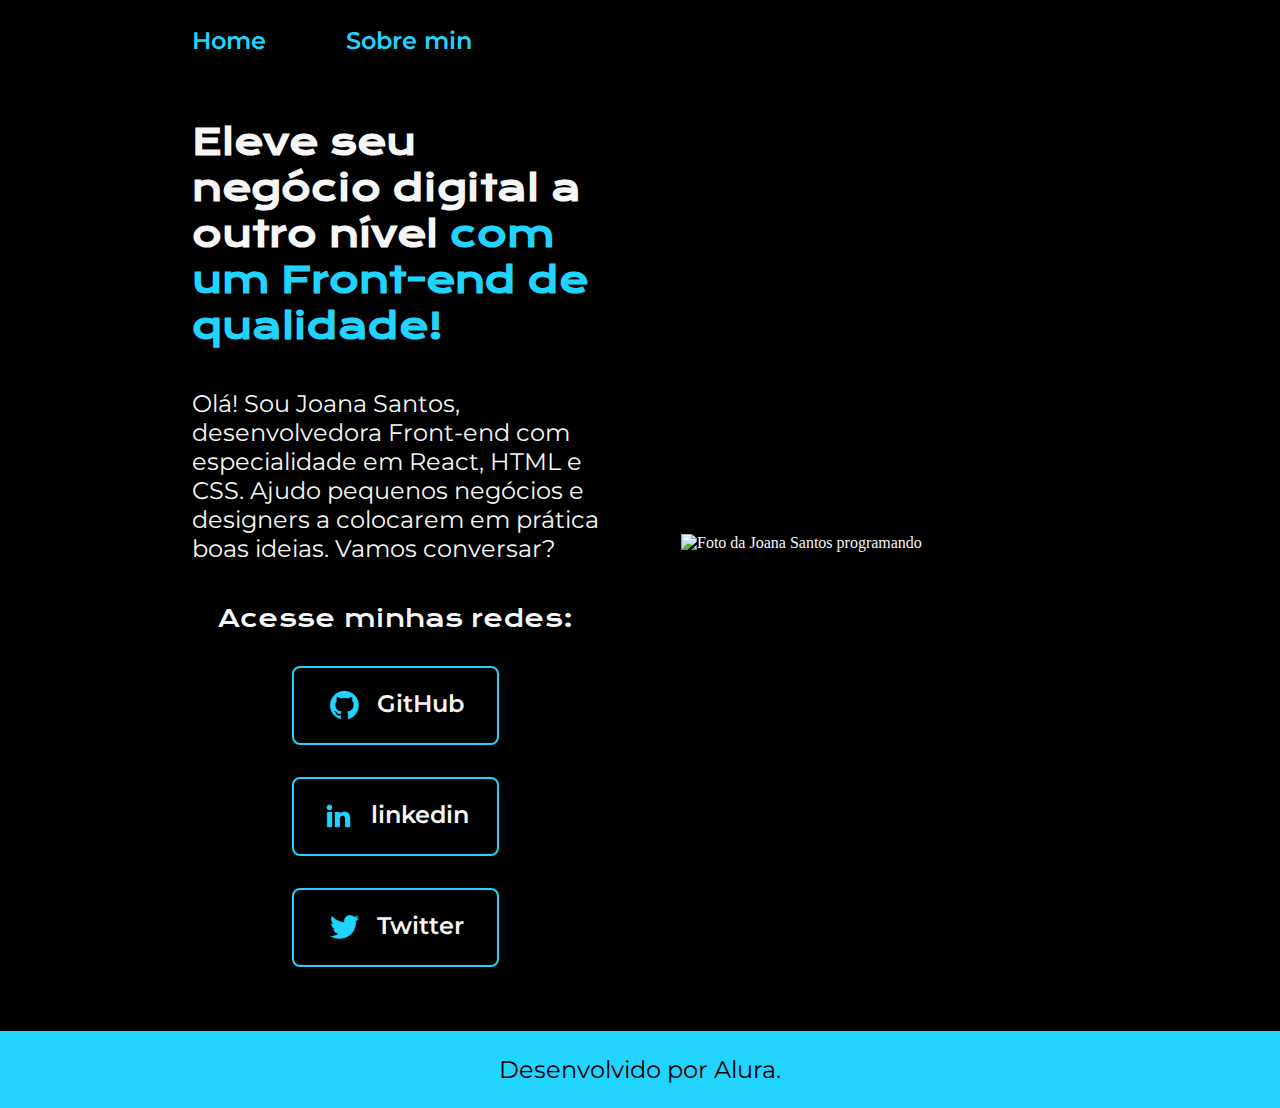
==== index.html @ d21a3979 "Add files via upload" ====
<!DOCTYPE html>
<html lang="pt-br">
<head>
    <meta charset="UTF-8"> 
    <meta http-equiv="X-UA-Compatible" content="IE=edge">
    <meta name="viewport" content="width=device-width, initial-scale=1.0">
    <title>Portifolio</title>
    <link rel="stylesheet" href="./style/style.css">
</head>
<body>

    <header class="cabecalho">
        <nav class="cabecalho__menu">
            <a href="index.html" class="cabecalho__menu__link">Home</a>
            <a href="about.html" class="cabecalho__menu__link">Sobre min</a>
        </nav>
    </header>

    <main class="apresentacao">

            <section class="apresentacao__conteudo">
            <h1 class="apresentacao__conteudo__titulo">Eleve seu negócio digital a outro nível 
                <strong class="titulo-destaque">com um Front-end de qualidade!
                </strong></h1>

                <p class="apresentacao__conteudo__texto">Olá! Sou Joana Santos, desenvolvedora 
                Front-end com especialidade em React, HTML e
                CSS. Ajudo pequenos negócios e designers a 
                colocarem em prática boas ideias. Vamos 
                conversar?</p>
                
                    <div class="apresentacao__links">
                    <h2 class="apresentacao__links__subtitulo">Acesse minhas redes:</h2>
                    
                    <a href="https://github.com/guilhermeonrails" class="apresentacao__links__navegacao">
                        <img src="./assets/github.png" alt="">
                        GitHub                        
                    </a>

                    <a href="https://www.linkedin.com/in/bruno-gon%C3%A7alves-168b19149/" class="apresentacao__links__navegacao">
                        <img src="./assets/linkedin.png" alt="">
                        linkedin                        
                    </a>

                    <a href="https://twitter.com/login?lang=pt" class="apresentacao__links__navegacao">
                        <img src="./assets/twitter.png" alt="">
                        Twitter                        
                    </a>
                    
                    </div>
            </section>

            <img src="imagem.png" alt="Foto da Joana Santos programando" class="apresentacao__imagem">
    </main>

    <footer class="rodape">
        <p>Desenvolvido por Alura.</p>
    </footer>

</body>
</html>
---- style/style.css ----
@import url('https://fonts.googleapis.com/css2?family=Krona+One&family=Montserrat:wght@400;600&display=swap');

:root {
    --cor-primaria: #000000;
    --cor-secundaria: #f6f6f6;
    --cor-terciaria: #22d4fd;
    --cor-hover: #272727;

    --font-primaria: 'Krona One', sans-serif; 
    --font-secundaria:'Montserrat', sans-serif;
    /* VARIAVEIS GLOBAIS, UTILIZADAS PARA OTIMIZAR NA REPETIÇÃO DE CÓDIGO, SENDO POSSÍVEL UTILIZAR OS RECURSO SOMENTE PELO NOME DA VARIAVEL. ESSE RECURSO PERMITE ALTERAR TODAS AS CORES, FONTS ENTRE OUTROS DO PROJETO DE UMA SÓ VEZ CASO SEJA NECESSÁRIO.*/
}

*{
    margin: 0;
    padding: 0;
}

body{
    box-sizing: border-box;
    background-color: var(--cor-primaria);
    color: var(--cor-secundaria);
}
.cabecalho {
    padding: 2% 0% 0% 15%;
}
.cabecalho__menu {
    display: flex;
    gap: 80px;
}
.cabecalho__menu__link {
    font-family: var(--font-secundaria);
    font-size: 1.5rem;
    font-weight: 600;
    color: var(--cor-terciaria);
    text-decoration: none;
}


.apresentacao {
    padding: 5% 15%;
    display: flex;
    align-items: center;
    /*https://css-tricks.com/snippets/css/a-guide-to-flexbox/ guia completo de Flexbox*/
    justify-content: space-between;
    gap: 82px; /*Definindo espaço entre os elementos, propriedade que permite independentemente da proporcionalidade da tela, os arquivos mantenham sempre separados*/
}
.apresentacao__conteudo {
    width: 50%;
    display: flex;
    flex-direction: column;
    gap: 40px;
    
}
.apresentacao__conteudo__titulo {
    font-size: 2.25rem; /* Unidade de medida REM utilizada para que a pagina HTML respeite o que o usuário definiu direto no navegador. Ex: caso ele escolha letras grandes, se ele recarregar a nossa pagina caso não esteja na propriedade REM não será alterado o tamanho do texto. */
    font-family: var(--font-primaria);
}
.titulo-destaque{
    color: var(--cor-terciaria);
}
.apresentacao__conteudo__texto {
    font-size: 1.5rem;
    font-family: var(--font-secundaria);
    ;
}
.apresentacao__links {
    display: flex;
    flex-direction: column; /*FAZ COM QUE OS ELEMENTOS FICQUEM ALINHADOS EM COLUNAS*/
    justify-content: space-between;
    align-items: center;
    gap: 32px;

}
.apresentacao__links__subtitulo {
    font-family: var(--font-primaria);
    font-weight: 400;
}
.apresentacao__links__navegacao {
    display: flex;
    justify-content: center; /*UTILIZADO PARA ALINHAR OS ELEMENTOS AO CENTRO*/
    gap: 16px;
    border: 2px solid var(--cor-terciaria);
    width: 50%;
    text-align: center;
    border-radius: 8px;
    font-size: 1.5rem;
    font-weight: 600;
    padding: 21.5px 0;
    text-decoration: none;
    color: var(--cor-secundaria);
    font-family: var(--font-secundaria);
}
.apresentacao__links__link:hover {
    background-color: var(--cor-hover);
}
.apresentacao__imagem {
    width: 50%;
}
.rodape {
    color: var(--cor-primaria);
    background-color: var(--cor-terciaria);
    padding: 24px;
    text-align: center;
    font-family: var(--font-secundaria);
    font-size: 1.5rem;
    font-weight: 400;
}
@media (max-width: 1200px) {
    .cabecalho {
        padding: 10%;
    }
    .cabecalho__menu {
        justify-content: center; /*Dentro do flexbox é utilizado o justify-content para fazer alinhamentos dos elemtentos*/
    }
    .apresentacao {
        flex-direction: column-reverse; /*COLUMN-REVERSE inverte a posição do elemento*/
        padding: 5%;
    }
    .apresentacao__conteudo {
        width: auto;/*zerando a largura o arrquivo perde o formato porem é necessário para que seja adequado para dispositivos moveis, definindo como auto ele vai acompanhar o tamanho da tela automatico*/
    }


}
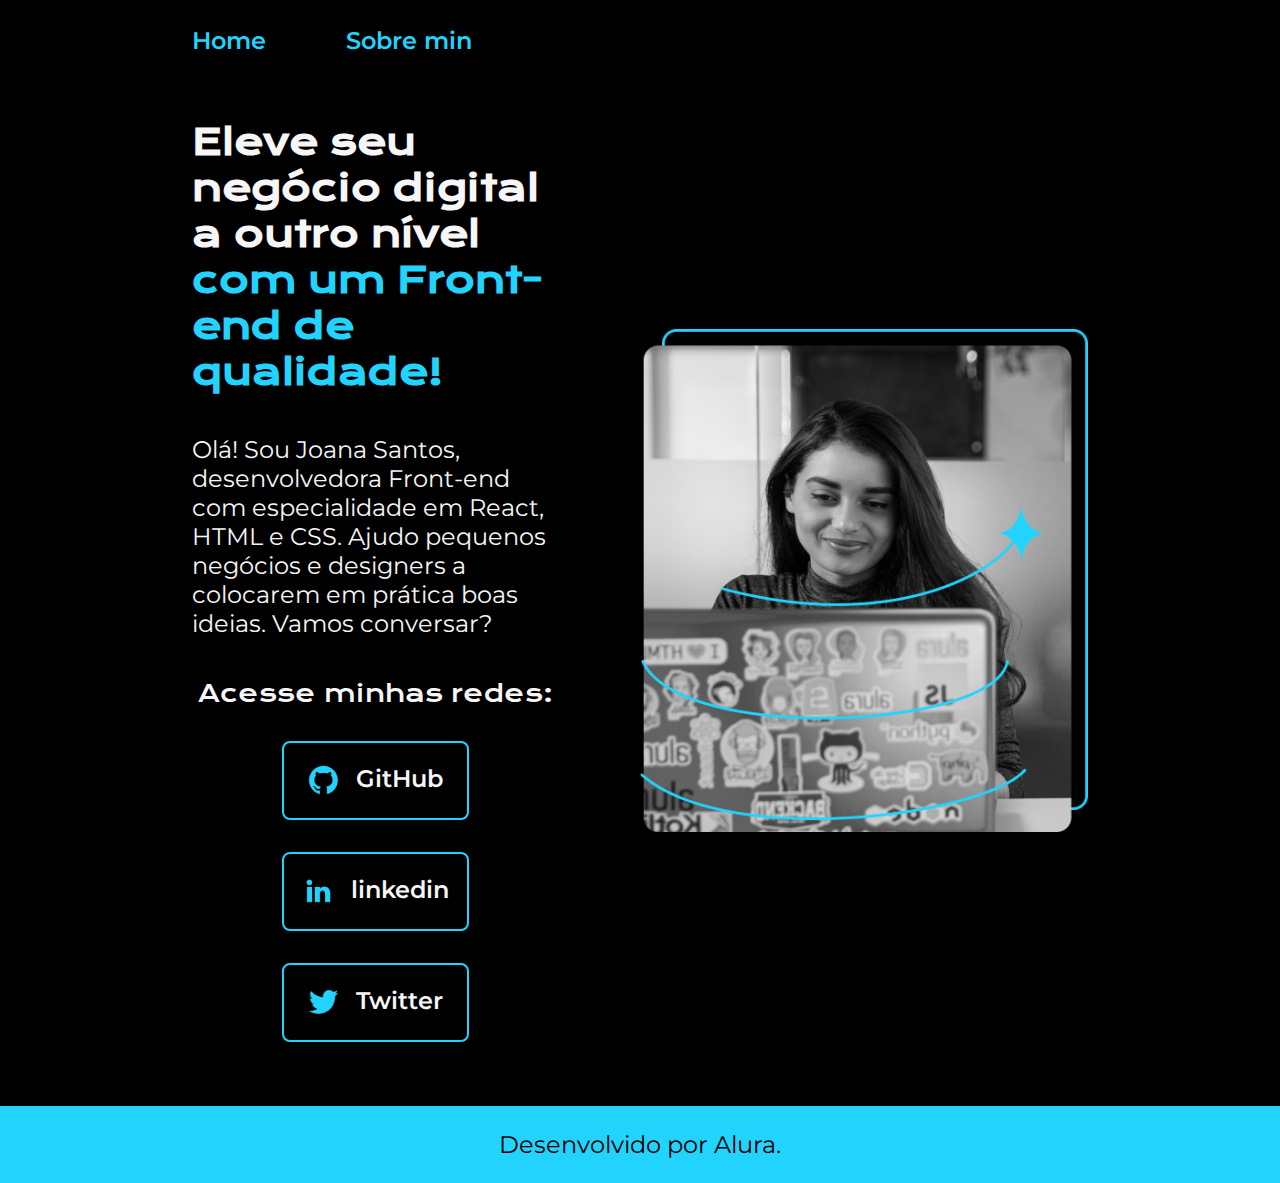
==== commit a8771c23: "Add files via upload" ====
--- a/index.html
+++ b/index.html
@@ -50,7 +50,7 @@
                     </div>
             </section>
 
-            <img src="imagem.png" alt="Foto da Joana Santos programando" class="apresentacao__imagem">
+            <img src="./assets/Imagem.png" alt="Foto da Joana Santos programando" class="apresentacao__imagem">
     </main>
 
     <footer class="rodape">
